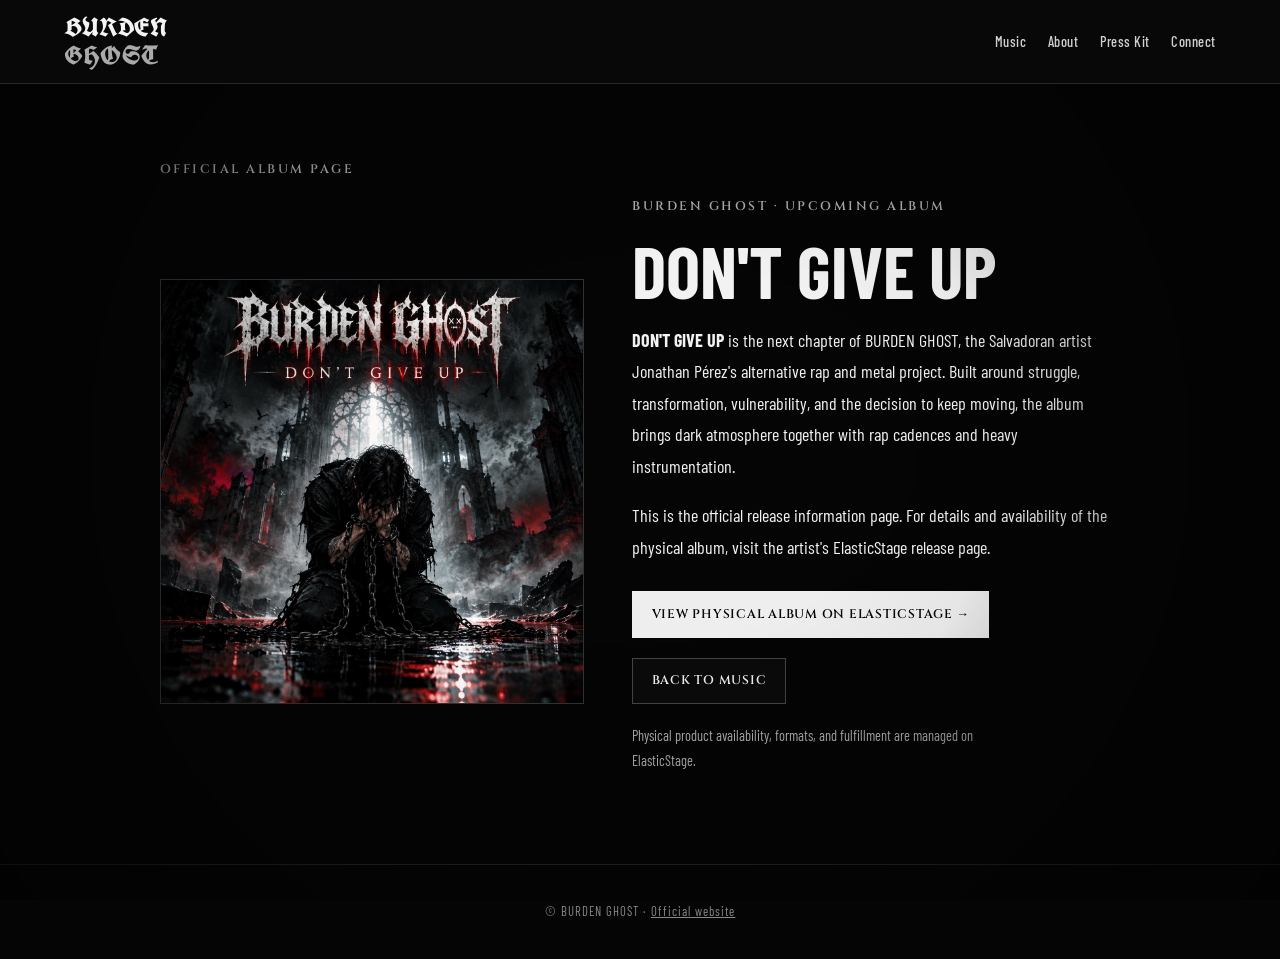
==== dont-give-up.html @ 95d6b6ba "Add indexable Don't Give Up album landing page" ====
<!doctype html>
<html lang="en">
<head>
<meta charset="utf-8">
<meta name="viewport" content="width=device-width,initial-scale=1">
<meta name="referrer" content="strict-origin-when-cross-origin">
<meta name="description" content="Discover DON'T GIVE UP, the upcoming album by BURDEN GHOST, the Salvadoran alternative rap and metal artist Jonathan Pérez. Visit the official ElasticStage page for the physical album.">
<meta name="robots" content="index, follow, max-image-preview:large">
<link rel="canonical" href="https://burdenghost.com/dont-give-up.html">
<link rel="sitemap" type="application/xml" href="https://burdenghost.com/sitemap.xml">
<title>DON'T GIVE UP by BURDEN GHOST | Official Album & Vinyl</title>
<meta property="og:type" content="music.album">
<meta property="og:site_name" content="BURDEN GHOST">
<meta property="og:url" content="https://burdenghost.com/dont-give-up.html">
<meta property="og:title" content="DON'T GIVE UP by BURDEN GHOST | Official Album & Vinyl">
<meta property="og:description" content="Explore DON'T GIVE UP, the upcoming album by BURDEN GHOST. Visit the official ElasticStage page for the physical album.">
<meta property="og:image" content="https://burdenghost.com/file_00000000a74481f78d8ba8c35fa80552.png">
<meta property="og:image:alt" content="DON'T GIVE UP album cover by BURDEN GHOST">
<meta name="twitter:card" content="summary_large_image">
<meta name="twitter:title" content="DON'T GIVE UP by BURDEN GHOST | Official Album & Vinyl">
<meta name="twitter:description" content="Official album information and physical release link for DON'T GIVE UP by BURDEN GHOST.">
<meta name="twitter:image" content="https://burdenghost.com/file_00000000a74481f78d8ba8c35fa80552.png">
<script type="application/ld+json">
{
  "@context":"https://schema.org",
  "@graph":[
    {
      "@type":"WebPage",
      "@id":"https://burdenghost.com/dont-give-up.html#webpage",
      "url":"https://burdenghost.com/dont-give-up.html",
      "name":"DON'T GIVE UP by BURDEN GHOST | Official Album & Vinyl",
      "description":"Official information page for DON'T GIVE UP, the upcoming album by BURDEN GHOST.",
      "mainEntity":{"@id":"https://burdenghost.com/dont-give-up.html#album"}
    },
    {
      "@type":"MusicAlbum",
      "@id":"https://burdenghost.com/dont-give-up.html#album",
      "name":"DON'T GIVE UP",
      "byArtist":{"@type":"MusicGroup","@id":"https://burdenghost.com/#artist","name":"BURDEN GHOST","url":"https://burdenghost.com/"},
      "image":"https://burdenghost.com/file_00000000a74481f78d8ba8c35fa80552.png",
      "url":"https://burdenghost.com/dont-give-up.html",
      "description":"The upcoming album by BURDEN GHOST, the Salvadoran alternative rap and metal project of Jonathan Pérez.",
      "genre":["Alternative Rap","Alternative Metal","Rap Metal","Hip-Hop"],
      "sameAs":"https://elasticstage.com/burdenghost/releases/dont-give-up-album"
    }
  ]
}
</script>
<link rel="stylesheet" href="style.css?v=20261011-5">
<style>
.release-hero{max-width:1000px;margin:0 auto;padding:clamp(2rem,6vw,5rem) 1.25rem}
.release-layout{display:grid;grid-template-columns:minmax(0,1fr) minmax(0,1.15fr);gap:clamp(1.5rem,4vw,3rem);align-items:center}
.release-layout img{display:block;width:100%;height:auto;border:1px solid #333}
.release-copy h1{font-size:clamp(2.3rem,6vw,4.5rem);line-height:1.02;margin:.5rem 0 1rem}
.release-copy p{line-height:1.75;max-width:60ch}
.release-actions{display:flex;gap:.75rem;flex-wrap:wrap;margin-top:1.5rem}
.release-note{color:#aaa;font-size:.9rem}
@media(max-width:700px){.release-layout{grid-template-columns:1fr}}
</style>
</head>
<body>
<header>
<a class="brand" href="index.html" aria-label="BURDEN GHOST home"><span>BURDEN</span><span>GHOST</span></a>
<nav>
<a href="index.html#music">Music</a>
<a href="index.html#about">About</a>
<a href="press-kit.html">Press Kit</a>
<a href="index.html#connect">Connect</a>
</nav>
</header>
<main>
<section class="release-hero">
<p class="eyebrow">OFFICIAL ALBUM PAGE</p>
<div class="release-layout">
<div><img src="file_00000000a74481f78d8ba8c35fa80552.png" alt="DON'T GIVE UP album cover by BURDEN GHOST" fetchpriority="high"></div>
<div class="release-copy">
<p class="eyebrow">BURDEN GHOST · UPCOMING ALBUM</p>
<h1>DON'T GIVE UP</h1>
<p><strong>DON'T GIVE UP</strong> is the next chapter of BURDEN GHOST, the Salvadoran artist Jonathan Pérez's alternative rap and metal project. Built around struggle, transformation, vulnerability, and the decision to keep moving, the album brings dark atmosphere together with rap cadences and heavy instrumentation.</p>
<p>This is the official release information page. For details and availability of the physical album, visit the artist's ElasticStage release page.</p>
<div class="release-actions">
<a class="btn primary" href="https://elasticstage.com/burdenghost/releases/dont-give-up-album" target="_blank" rel="noopener noreferrer">VIEW PHYSICAL ALBUM ON ELASTICSTAGE →</a>
<a class="btn" href="index.html#music">BACK TO MUSIC</a>
</div>
<p class="release-note">Physical product availability, formats, and fulfillment are managed on ElasticStage.</p>
</div>
</div>
</section>
</main>
<footer><p>© BURDEN GHOST · <a href="index.html">Official website</a></p></footer>
</body>
</html>
---- style.css ----
@import url('https://fonts.cdnfonts.com/css/metal-lord');
@import url('https://fonts.googleapis.com/css2?family=Barlow+Condensed:wght@400;500;600;700&family=Cinzel:wght@500;600;700;800&family=Inter:wght@400;500;600&family=UnifrakturCook:wght@700&display=swap');

:root{--bg:#050505;--panel:#0b0b0b;--panel2:#111;--text:#f2f2f2;--muted:#9a9a9a;--dim:#5e5e5e;--line:#292929;--ghost:#d7d7d7;--gothic:"UnifrakturCook","Old English Text MT","Blackletter",serif;--display:Cinzel,serif;--body:"Barlow Condensed",Arial,sans-serif}
*{box-sizing:border-box}
html{scroll-behavior:smooth;background:#050505}
body{margin:0;background:#050505;color:var(--text);font:400 18px/1.55 var(--body);position:relative}
body:before{content:"";position:fixed;inset:0;pointer-events:none;z-index:10;background:radial-gradient(circle at center,transparent 45%,#0008 100%);mix-blend-mode:multiply}
body:after{content:"";position:fixed;inset:0;pointer-events:none;z-index:9;opacity:.18;background:radial-gradient(ellipse at center,transparent 30%,#000 100%)}

/* EPK hero refinement: retain the gothic identity, but keep the complete name visible. */
.press-hero{position:relative;isolation:isolate;min-height:clamp(34rem,76vh,52rem);display:flex;flex-direction:column;justify-content:center;align-items:flex-start;gap:1.25rem;padding:clamp(4.5rem,10vw,9rem) clamp(1.25rem,7vw,7rem);overflow:hidden;border-bottom:1px solid #1b1b1b;background:radial-gradient(ellipse at 62% 48%,#242424 0%,#101010 36%,#050505 76%)}
.press-hero:before{content:"";position:absolute;inset:0;z-index:-1;pointer-events:none;background:linear-gradient(90deg,#050505 0%,#050505bb 35%,transparent 100%),radial-gradient(ellipse at 70% 55%,#ffffff0b,transparent 55%)}
.press-hero>.eyebrow{margin:0;color:#c5c5c5;font:600 .78rem/1.4 var(--display);letter-spacing:.22em;text-transform:uppercase}
.press-hero .hero-logo{width:100%;max-width:min(100%,76rem);min-width:0;margin:0;overflow:visible}
.press-hero .logo-title{display:flex;flex-direction:column;align-items:flex-start;gap:0;margin:0;max-width:100%;font-family:var(--gothic);font-size:clamp(3.6rem,10.2vw,9.5rem);font-weight:700;line-height:.78;letter-spacing:-.035em;overflow-wrap:anywhere;word-break:normal;color:#f3f3f3;text-shadow:0 2px 0 #777,0 8px 28px #fff2}
.press-hero .logo-title span{display:block;max-width:100%;white-space:nowrap}
.press-hero .logo-title span+span{margin-top:.16em;color:#c9c9c9}
.press-hero .tagline{max-width:38rem;margin:.2rem 0 .4rem;color:#c3c3c3;font-family:var(--body);font-size:clamp(1.05rem,1.7vw,1.35rem);line-height:1.5}
.press-actions{display:flex;align-items:center;flex-wrap:wrap;gap:.7rem;margin-top:.2rem;max-width:100%}
.press-actions .btn{display:inline-flex;align-items:center;justify-content:center;min-height:3rem;padding:.85rem 1.2rem;text-align:center;white-space:normal;line-height:1.25;text-decoration:none;border:1px solid #414141;background:#0b0b0b;color:#f4f4f4;font:600 .78rem/1.25 var(--display);letter-spacing:.055em;transition:background .2s ease,border-color .2s ease,transform .2s ease}
.press-actions .btn.primary{background:#f0f0f0;color:#090909;border-color:#f0f0f0}
.press-actions .btn:hover{background:#262626;border-color:#888;color:#fff}
.press-actions .btn.primary:hover{background:#d4d4d4;color:#050505}
.press-hero a:focus-visible,header a:focus-visible,header button:focus-visible,.press-actions .btn:focus-visible{outline:2px solid #fff;outline-offset:4px}
.press-intro,.press-highlights,.press-releases,.press-contact{padding:clamp(3.5rem,7vw,6rem) clamp(1.25rem,7vw,7rem)}
.press-intro,.press-releases{display:grid;grid-template-columns:minmax(13rem,.8fr) minmax(0,1.2fr);gap:clamp(2rem,6vw,6rem)}
.press-intro h2,.press-releases h2,.press-highlights h2,.press-contact h2{font-size:clamp(2rem,4.8vw,4.2rem);line-height:.98;letter-spacing:-.025em;overflow-wrap:anywhere}
.press-copy{max-width:52rem;color:#c6c6c6}
.press-copy p{margin:0 0 1rem}
.press-highlights{border-top:1px solid #1b1b1b;border-bottom:1px solid #1b1b1b;background:#080808}
.highlight-grid{display:grid;grid-template-columns:repeat(4,minmax(0,1fr));gap:1px;background:#282828;border:1px solid #282828}
.highlight-grid article{min-width:0;display:flex;flex-direction:column;gap:.65rem;padding:1.3rem;background:#0b0b0b}
.highlight-grid strong{font:700 clamp(1.4rem,2.6vw,2.35rem)/1 var(--display);overflow-wrap:anywhere}
.highlight-grid span{font-size:.95rem;line-height:1.45;color:#aaa}
.press-footnote{max-width:70rem;color:#929292;font-size:.88rem}
.release-list a{display:grid;grid-template-columns:3rem minmax(0,1fr) auto;align-items:center;gap:1rem;padding:1.25rem 0;border-bottom:1px solid #2a2a2a;color:#eee;text-decoration:none}
.release-list a span,.release-list a em{color:#999;font-size:.8rem;font-style:normal}
.release-list a strong{overflow-wrap:anywhere}
.release-list a:hover strong,.press-media .links a:hover{color:#fff;text-decoration:underline;text-underline-offset:.25em}
.press-media-grid{display:grid;grid-template-columns:minmax(0,1fr) minmax(0,1fr);gap:clamp(1.5rem,4vw,4rem);align-items:center}
.press-media-grid img{display:block;width:100%;height:auto;max-height:38rem;object-fit:contain;object-position:center}
.press-contact .links,.press-media .links{display:flex;flex-wrap:wrap;gap:.7rem}
.press-contact .links a,.press-media .links a{display:inline-flex;padding:.75rem 1rem;border:1px solid #333;color:#eee;text-decoration:none;font-size:.85rem}
@media(min-width:1200px){.press-hero .logo-title{font-size:clamp(8rem,10vw,10.5rem)}}
@media(max-width:800px){.press-hero{min-height:clamp(31rem,74svh,44rem);padding:5rem clamp(1.1rem,5vw,2.5rem);gap:1.1rem}.press-hero .logo-title{font-size:clamp(3.7rem,13vw,7.3rem)}.press-intro,.press-releases{grid-template-columns:1fr;gap:1.25rem}.highlight-grid{grid-template-columns:repeat(2,minmax(0,1fr))}.press-media-grid{grid-template-columns:1fr}.press-actions{align-items:stretch}.press-actions .btn{flex:0 1 auto}}
@media(max-width:480px){.press-hero{min-height:34rem;padding-top:4.2rem;padding-bottom:4.2rem}.press-hero .logo-title{font-size:clamp(3.35rem,15.5vw,5.1rem);line-height:.84}.press-hero .tagline{max-width:25rem}.press-actions{width:100%;flex-direction:column;align-items:stretch}.press-actions .btn{width:100%}.highlight-grid{grid-template-columns:1fr 1fr}.highlight-grid article{padding:.9rem}.release-list a{grid-template-columns:2rem minmax(0,1fr);gap:.7rem}.release-list a em{grid-column:2}.press-intro,.press-highlights,.press-releases,.press-contact{padding-left:1.15rem;padding-right:1.15rem}}
@media(prefers-reduced-motion:reduce){html{scroll-behavior:auto}.press-actions .btn{transition:none}}


/* Main-site layout restoration and platform icon sizing. */
a{color:inherit}
img,video,iframe{max-width:100%}
button,input,textarea{font:inherit}
header{position:relative;z-index:20;display:flex;align-items:center;justify-content:space-between;gap:1.5rem;padding:1rem clamp(1rem,5vw,4.5rem);border-bottom:1px solid var(--line);background:#080808}
.brand{display:flex;flex-direction:column;flex:0 0 auto;color:#f4f4f4;text-decoration:none;font:700 clamp(1.15rem,2vw,1.8rem)/.78 var(--gothic);letter-spacing:.02em}
.brand span+span{margin-top:.2em;color:#aaa}
header nav{display:flex;align-items:center;justify-content:flex-end;flex-wrap:wrap;gap:clamp(.65rem,1.7vw,1.5rem)}
header nav a{color:#c9c9c9;text-decoration:none;font-size:.9rem;letter-spacing:.035em}
header nav a:hover{color:#fff}
.lang-switch{padding:.45rem .65rem;border:1px solid #444;background:#111;color:#eee;cursor:pointer;font-size:.75rem}
.listen-bar{display:flex;align-items:center;justify-content:space-between;gap:1.25rem;padding:.9rem clamp(1rem,5vw,4.5rem);border-bottom:1px solid #242424;background:#0a0a0a}
.listen-label{display:flex;align-items:baseline;flex-wrap:wrap;gap:.6rem;min-width:0;color:#f5f5f5;font:600 .82rem/1.3 var(--display);letter-spacing:.08em}
.listen-label small{color:#a6a6a6;font:500 .75rem/1.3 var(--body);letter-spacing:.12em}
.listen-platforms{display:flex;align-items:center;justify-content:flex-end;flex-wrap:wrap;gap:.65rem}
.listen-platforms a{display:inline-flex;align-items:center;gap:.5rem;min-height:2.6rem;padding:.45rem .7rem;border:1px solid #303030;border-radius:2px;color:#ddd;text-decoration:none;font-size:.82rem;line-height:1.2;white-space:nowrap}
.listen-platforms a:hover{border-color:#777;background:#161616;color:#fff}
.listen-platforms img{display:block;width:1.25rem!important;height:1.25rem!important;max-width:1.25rem!important;max-height:1.25rem!important;object-fit:contain;flex:0 0 1.25rem}
main{display:block;max-width:100%;overflow:clip}
main>section{scroll-margin-top:1.5rem}
.hero{position:relative;isolation:isolate;display:flex;align-items:center;justify-content:space-between;gap:2rem;min-height:min(80vh,52rem);padding:clamp(4rem,9vw,8rem) clamp(1.25rem,8vw,8rem);overflow:hidden;border-bottom:1px solid var(--line);background:radial-gradient(ellipse at 70% 45%,#242424 0%,#101010 35%,#050505 75%)}
.hero>div:first-child{position:relative;z-index:1;max-width:68rem}
.eyebrow{margin:0 0 1rem;color:#aaa;font:600 .78rem/1.5 var(--display);letter-spacing:.2em;text-transform:uppercase}
.hero-logo{width:100%;max-width:75rem;min-width:0}
.logo-title{display:flex;flex-direction:column;align-items:flex-start;margin:0;font:700 clamp(4rem,12vw,10rem)/.8 var(--gothic);letter-spacing:-.035em;color:#f3f3f3;text-shadow:0 2px 0 #777,0 8px 28px #fff2}
.logo-title span{display:block;max-width:100%;white-space:nowrap}
.logo-title span+span{margin-top:.15em;color:#c8c8c8}
.tagline{max-width:40rem;margin:1.4rem 0 1.6rem;color:#c7c7c7;font-size:clamp(1.05rem,2vw,1.4rem)}
.btn{display:inline-flex;align-items:center;justify-content:center;min-height:2.9rem;margin:.25rem .4rem .25rem 0;padding:.8rem 1.15rem;border:1px solid #444;background:#0b0b0b;color:#eee;text-decoration:none;font:600 .78rem/1.3 var(--display);letter-spacing:.06em;text-align:center}
.btn:hover{background:#222;border-color:#888}
.btn.primary{background:#eee;color:#080808;border-color:#eee}
.btn.primary:hover{background:#ccc}
.sigil{font-size:clamp(4rem,12vw,10rem);color:#888;opacity:.4}
#music,.player-section,.about,.signal,.connect,.contact{padding:clamp(3.5rem,7vw,6rem) clamp(1.25rem,7vw,7rem)}
#music>h2,.player-section h2,.about h2,.signal h2,.connect h2,.contact h2{margin:.2rem 0 2rem;font:700 clamp(2rem,5vw,4.3rem)/.98 var(--display);letter-spacing:-.025em}
.album-feature{display:grid;grid-template-columns:minmax(0,.9fr) minmax(0,1.1fr);align-items:center;gap:clamp(1.5rem,5vw,5rem);padding:clamp(1rem,3vw,2rem);border:1px solid #292929;background:#0b0b0b}
.album-art img{display:block;width:100%;height:auto;aspect-ratio:1;object-fit:cover}
.album-copy h3,.preview-track h3,.cards h3{font:700 clamp(1.3rem,2.4vw,2rem)/1.15 var(--display)}
.album-kicker,.album-status{color:#aaa;font:600 .75rem/1.4 var(--display);letter-spacing:.16em}
.album-status{display:inline-block;margin-top:.6rem;padding:.5rem .75rem;border:1px solid #454545}
.audio-preview-section{margin:clamp(2rem,5vw,4rem) 0;padding:clamp(1.2rem,3vw,2.5rem);border:1px solid #292929;background:#090909}
.audio-preview-section h2{font:700 clamp(1.8rem,4vw,3.2rem)/1 var(--display)}
.preview-intro,.preview-note{max-width:55rem;color:#aaa}
.preview-grid,.cards{display:grid;grid-template-columns:repeat(2,minmax(0,1fr));gap:1rem}
.preview-track,.cards article{min-width:0;padding:clamp(1rem,2.5vw,1.7rem);border:1px solid #292929;background:#0b0b0b}
.preview-track small,.cards small{color:#999;font:600 .75rem/1.4 var(--display);letter-spacing:.12em}
.track-preview{display:block;width:100%;max-width:100%;margin:1rem 0}
.preview-download{width:100%;margin:.25rem 0}
.cards{grid-template-columns:repeat(3,minmax(0,1fr));margin-top:1.5rem}
.cards article p{color:#aaa}
.cards article a{color:#ddd;font-size:.8rem;text-decoration:none;letter-spacing:.04em}
.cards article a:hover{color:#fff;text-decoration:underline}
.remaster-spotlight{margin-top:3rem}
.player-section{display:grid;grid-template-columns:minmax(0,.85fr) minmax(0,1.15fr);align-items:center;gap:clamp(2rem,5vw,5rem);border-top:1px solid #222;border-bottom:1px solid #222;background:#090909}
.player-copy{color:#bbb}
.player-hook{font:600 .8rem/1.5 var(--display);letter-spacing:.12em;color:#aaa}
.spotify-player{min-width:0}
.spotify-player iframe{display:block;width:100%;max-width:100%;border:0;border-radius:12px}
.about{display:grid;grid-template-columns:minmax(0,.9fr) minmax(0,1.1fr);gap:clamp(2rem,5vw,5rem);align-items:center}
.artist-photo{display:block;width:100%;height:auto;max-height:42rem;object-fit:cover;object-position:center}
.about>div+div p{color:#c3c3c3}
.signal{border-block:1px solid #242424;background:#0a0a0a}
.signal-mark{font:700 clamp(2rem,6vw,5rem)/1 var(--display);color:#ddd}
.signal-note{max-width:45rem;color:#aaa}
.connect .links,.contact .links{display:flex;flex-wrap:wrap;gap:.7rem}
.connect .links a,.contact .links a{display:inline-flex;align-items:center;min-height:2.6rem;padding:.65rem .9rem;border:1px solid #363636;color:#eee;text-decoration:none;font-size:.85rem}
.connect .links a:hover,.contact .links a:hover{background:#1a1a1a}
.contact{display:grid;grid-template-columns:minmax(0,.8fr) minmax(0,1.2fr);gap:2rem;border-top:1px solid #222}
.contact-form{display:grid;gap:1rem;min-width:0}
.form-row{display:grid;grid-template-columns:repeat(2,minmax(0,1fr));gap:1rem}
.contact-form label{display:grid;gap:.4rem;color:#bbb;font-size:.85rem}
.contact-honeypot{display:none!important;visibility:hidden!important;position:absolute!important;left:-10000px!important;width:1px!important;height:1px!important;overflow:hidden!important}
.contact-form input,.contact-form textarea{width:100%;min-width:0;padding:.8rem;border:1px solid #444;background:#0b0b0b;color:#fff;border-radius:0}
.contact-form textarea{min-height:8rem;resize:vertical}
.form-note,.form-meta,.contact-status{color:#999;font-size:.82rem}
footer{padding:1.5rem clamp(1rem,5vw,4.5rem);border-top:1px solid #222;color:#888;text-align:center;font-size:.8rem;letter-spacing:.08em}
@media(max-width:900px){header{align-items:flex-start;flex-direction:column;gap:.9rem}header nav{justify-content:flex-start}.listen-bar{align-items:flex-start;flex-direction:column}.listen-platforms{justify-content:flex-start}.hero{min-height:36rem;padding:4rem clamp(1.2rem,5vw,3rem)}.logo-title{font-size:clamp(3.6rem,12vw,7.5rem)}.cards{grid-template-columns:repeat(2,minmax(0,1fr))}.player-section,.about,.contact{grid-template-columns:1fr}.album-feature{grid-template-columns:minmax(0,.8fr) minmax(0,1.2fr)}}
@media(max-width:600px){body{font-size:16px}header{padding:1rem 1.1rem}header nav{gap:.55rem .9rem}header nav a{font-size:.82rem}.listen-bar{padding:.8rem 1.1rem;gap:.8rem}.listen-label{display:block;font-size:.76rem}.listen-label small{display:block;margin-top:.2rem;font-size:.68rem}.listen-platforms{display:grid;grid-template-columns:repeat(2,minmax(0,1fr));width:100%;gap:.5rem}.listen-platforms a{justify-content:flex-start;min-width:0;min-height:2.7rem;padding:.55rem .65rem;font-size:.8rem}.listen-platforms img{width:1.15rem!important;height:1.15rem!important;max-width:1.15rem!important;max-height:1.15rem!important;flex-basis:1.15rem}.hero{min-height:34rem;padding:3.5rem 1.1rem;gap:1rem}.hero .logo-title{font-size:clamp(3.25rem,15.5vw,5.1rem);line-height:.84}.hero .tagline{font-size:1.05rem}.sigil{display:none}.btn{margin-right:.25rem;padding:.75rem .9rem;font-size:.75rem}.hero .btn{min-width:8.5rem}.album-feature{grid-template-columns:1fr;gap:1.25rem}.album-art{max-width:28rem;margin:auto;width:100%}.preview-grid,.cards{grid-template-columns:1fr}.audio-preview-section{padding:1rem}.preview-track,.cards article{padding:1rem}.player-section,.about,#music,.signal,.connect,.contact{padding:3rem 1.1rem}.spotify-player iframe{height:352px}.artist-photo{max-height:none}.form-row{grid-template-columns:1fr}.press-hero .logo-title{font-size:clamp(3.35rem,15.5vw,5.1rem)}.press-hero .press-actions{flex-direction:column}.press-hero .press-actions .btn{width:100%}.highlight-grid{grid-template-columns:repeat(2,minmax(0,1fr))}.press-media-grid{grid-template-columns:1fr}}
@media(prefers-reduced-motion:reduce){html{scroll-behavior:auto}*{scroll-behavior:auto!important;transition:none!important}}


/* Explicit, high-specificity header styling: readable navigation on the press kit and homepage. */
body>header{display:flex;align-items:center;justify-content:space-between;gap:1.5rem;padding:1rem clamp(1rem,5vw,4.5rem);border-bottom:1px solid #292929;background:#080808;color:#f2f2f2}
body>header>a.brand,body>header>a.brand:visited{display:flex;flex-direction:column;flex:0 0 auto;color:#f4f4f4;text-decoration:none;font:700 clamp(1.15rem,2vw,1.8rem)/.9 var(--gothic);letter-spacing:.02em}
body>header>a.brand span+span{margin-top:.2em;color:#aaa}
body>header>nav{display:flex;align-items:center;justify-content:flex-end;flex-wrap:wrap;gap:clamp(.65rem,1.7vw,1.5rem)}
body>header>nav>a,body>header>nav>a:link,body>header>nav>a:visited{color:#d0d0d0;text-decoration:none;font:500 .9rem/1.4 var(--body);letter-spacing:.035em}
body>header>nav>a:hover,body>header>nav>a:focus-visible{color:#fff;text-decoration:underline;text-decoration-color:#888;text-underline-offset:.3em}
body>header>nav>.lang-switch{padding:.45rem .65rem;border:1px solid #444;background:#111;color:#eee;cursor:pointer;font-size:.75rem}
@media(max-width:900px){body>header{align-items:flex-start;flex-direction:column;gap:.9rem}body>header>nav{justify-content:flex-start}}
@media(max-width:600px){body>header{padding:1rem 1.1rem}body>header>nav{gap:.55rem .9rem}body>header>nav>a,body>header>nav>a:link,body>header>nav>a:visited{font-size:.82rem}}


/* Social links: normalize every icon, including those without HTML dimensions. */
.connect .links{display:grid;grid-template-columns:repeat(3,minmax(0,max-content));align-items:stretch;justify-content:start;gap:.75rem}
.connect .links a{display:inline-flex;align-items:center;justify-content:flex-start;gap:.65rem;min-width:0;min-height:3.25rem;padding:.8rem 1rem;white-space:nowrap;line-height:1.2;overflow:hidden}
.connect .links a img{display:block!important;width:1.35rem!important;height:1.35rem!important;min-width:1.35rem!important;min-height:1.35rem!important;max-width:1.35rem!important;max-height:1.35rem!important;flex:0 0 1.35rem!important;object-fit:contain!important}
@media(max-width:600px){
  .connect .links{grid-template-columns:repeat(2,minmax(0,1fr));width:100%;gap:.6rem}
  .connect .links a{width:100%;min-width:0;min-height:3.1rem;padding:.7rem .75rem;gap:.55rem;font-size:.9rem}
  .connect .links a img{width:1.25rem!important;height:1.25rem!important;min-width:1.25rem!important;min-height:1.25rem!important;max-width:1.25rem!important;max-height:1.25rem!important;flex-basis:1.25rem!important}
}
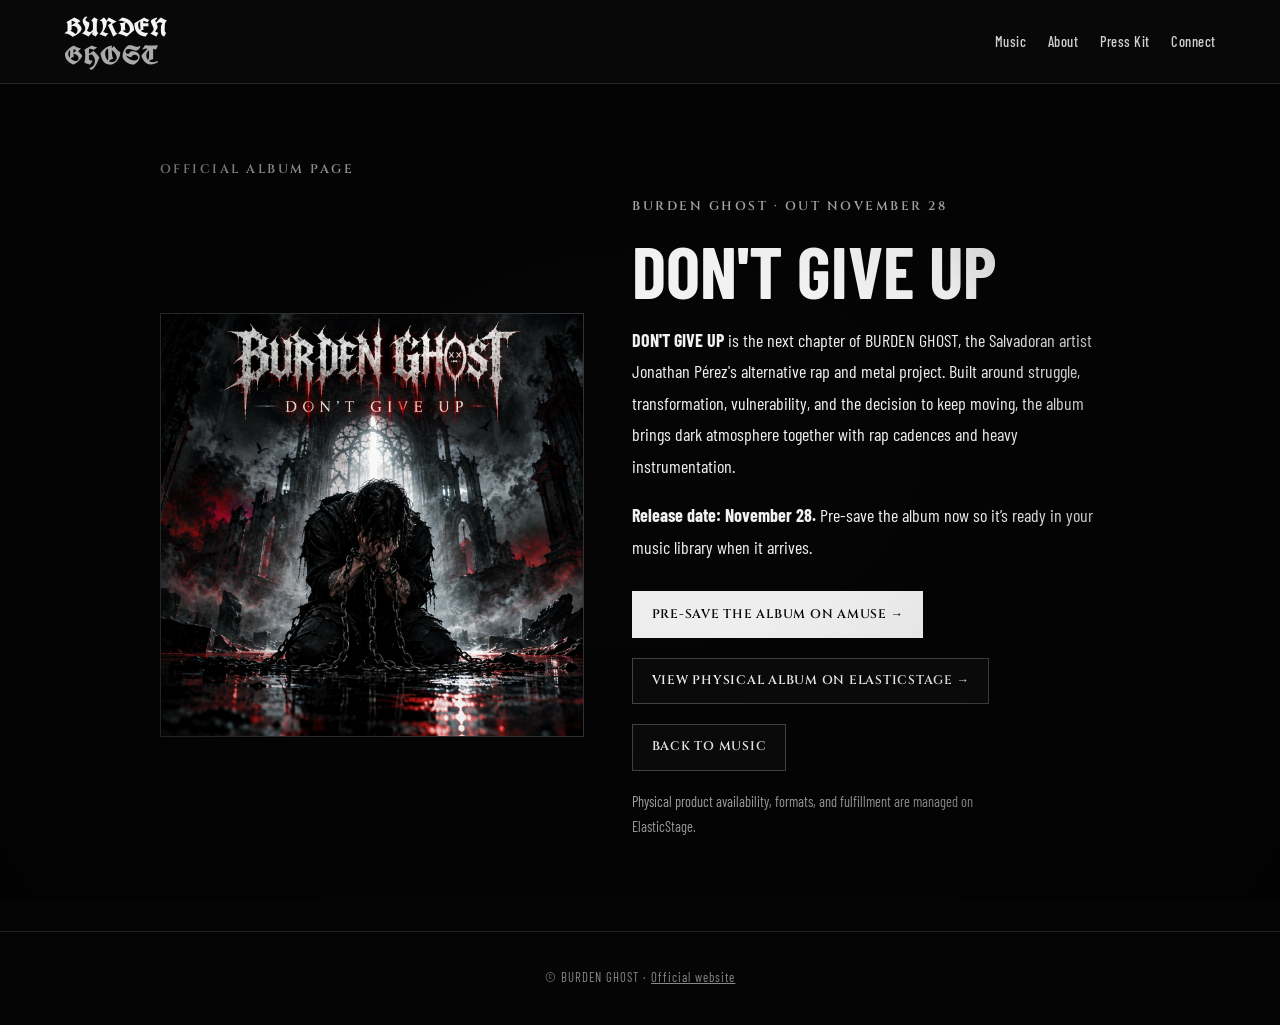
==== commit 1149afe8: "Add November 28 release date and album pre-save link" ====
--- a/dont-give-up.html
+++ b/dont-give-up.html
@@ -4,7 +4,8 @@
 <meta charset="utf-8">
 <meta name="viewport" content="width=device-width,initial-scale=1">
 <meta name="referrer" content="strict-origin-when-cross-origin">
-<meta name="description" content="Discover DON'T GIVE UP, the upcoming album by BURDEN GHOST, the Salvadoran alternative rap and metal artist Jonathan Pérez. Visit the official ElasticStage page for the physical album.">
+<meta name="description" content="BURDEN GHOST — DON'T GIVE UP official album page. Discover the upcoming release by Salvadoran musician Jonathan Pérez, known for dark alternative rap, alternative metal and rap metal. Official physical album information on ElasticStage.">
+<meta name="keywords" content="BURDEN GHOST, Burden Ghost music, Jonathan Pérez, Jonathan Perez, Don't Give Up album, Don't Give Up vinyl, alternative rap, alternative metal, rap metal, Salvadoran artist, official album page, ElasticStage">
 <meta name="robots" content="index, follow, max-image-preview:large">
 <link rel="canonical" href="https://burdenghost.com/dont-give-up.html">
 <link rel="sitemap" type="application/xml" href="https://burdenghost.com/sitemap.xml">
@@ -36,7 +37,7 @@
       "@type":"MusicAlbum",
       "@id":"https://burdenghost.com/dont-give-up.html#album",
       "name":"DON'T GIVE UP",
-      "byArtist":{"@type":"MusicGroup","@id":"https://burdenghost.com/#artist","name":"BURDEN GHOST","url":"https://burdenghost.com/"},
+      "byArtist":{"@type":"MusicGroup","@id":"https://burdenghost.com/#artist","name":"BURDEN GHOST","alternateName":["Burden Ghost","burdenghost","BURDEN GHOST music project"],"url":"https://burdenghost.com/","sameAs":["https://open.spotify.com/artist/5hVlwr7mkQSALhv4N9uKXQ","https://music.apple.com/sv/artist/burden-ghost/1792258185","https://www.youtube.com/channel/UCRN2M30VFfHJXD09sIb9aAw","https://www.instagram.com/burdenghost","https://www.tiktok.com/@burdenghost","https://www.facebook.com/share/18JVgDE3kY/"]},
       "image":"https://burdenghost.com/file_00000000a74481f78d8ba8c35fa80552.png",
       "url":"https://burdenghost.com/dont-give-up.html",
       "description":"The upcoming album by BURDEN GHOST, the Salvadoran alternative rap and metal project of Jonathan Pérez.",
@@ -74,12 +75,13 @@
 <div class="release-layout">
 <div><img src="file_00000000a74481f78d8ba8c35fa80552.png" alt="DON'T GIVE UP album cover by BURDEN GHOST" fetchpriority="high"></div>
 <div class="release-copy">
-<p class="eyebrow">BURDEN GHOST · UPCOMING ALBUM</p>
+<p class="eyebrow">BURDEN GHOST · OUT NOVEMBER 28</p>
 <h1>DON'T GIVE UP</h1>
 <p><strong>DON'T GIVE UP</strong> is the next chapter of BURDEN GHOST, the Salvadoran artist Jonathan Pérez's alternative rap and metal project. Built around struggle, transformation, vulnerability, and the decision to keep moving, the album brings dark atmosphere together with rap cadences and heavy instrumentation.</p>
-<p>This is the official release information page. For details and availability of the physical album, visit the artist's ElasticStage release page.</p>
+<p><strong>Release date: November 28.</strong> Pre-save the album now so it’s ready in your music library when it arrives.</p>
 <div class="release-actions">
-<a class="btn primary" href="https://elasticstage.com/burdenghost/releases/dont-give-up-album" target="_blank" rel="noopener noreferrer">VIEW PHYSICAL ALBUM ON ELASTICSTAGE →</a>
+<a class="btn primary" href="https://share.amuse.io/album/burden-ghost-dont-give-up" target="_blank" rel="noopener noreferrer">PRE-SAVE THE ALBUM ON AMUSE →</a>
+<a class="btn" href="https://elasticstage.com/burdenghost/releases/dont-give-up-album" target="_blank" rel="noopener noreferrer">VIEW PHYSICAL ALBUM ON ELASTICSTAGE →</a>
 <a class="btn" href="index.html#music">BACK TO MUSIC</a>
 </div>
 <p class="release-note">Physical product availability, formats, and fulfillment are managed on ElasticStage.</p>
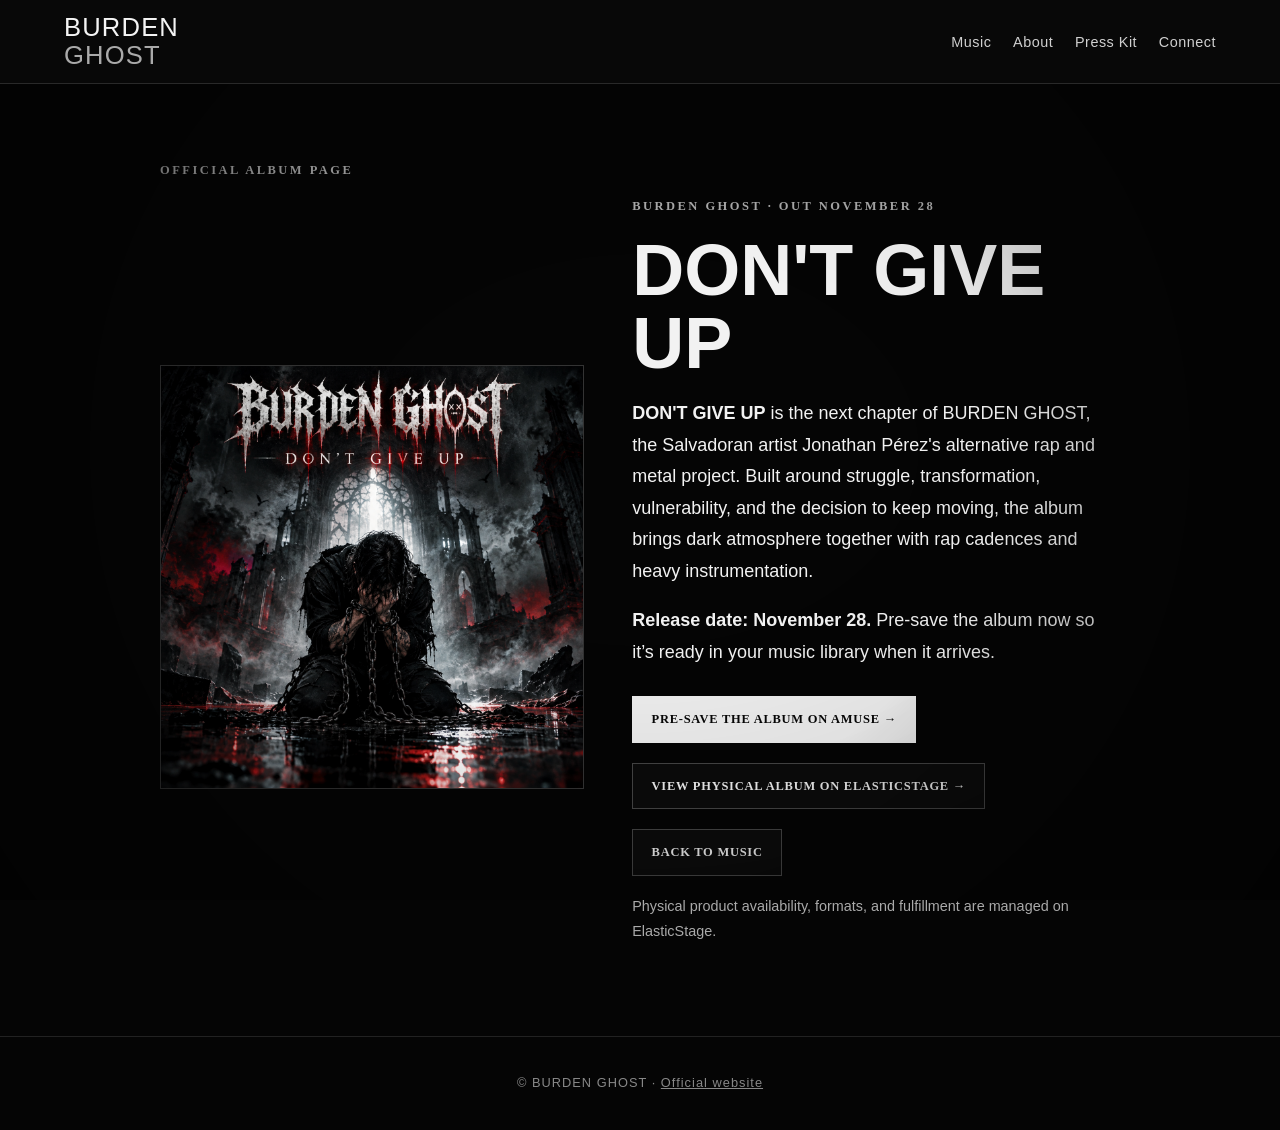
==== commit ed0aa69f: "security: add restrictive CSP to album page" ====
--- a/dont-give-up.html
+++ b/dont-give-up.html
@@ -3,6 +3,7 @@
 <head>
 <meta charset="utf-8">
 <meta name="viewport" content="width=device-width,initial-scale=1">
+<meta http-equiv="Content-Security-Policy" content="default-src 'self'; base-uri 'self'; object-src 'none'; upgrade-insecure-requests; script-src 'self'; style-src 'self' 'unsafe-inline' https://fonts.googleapis.com https://fonts.cdnfonts.com; font-src 'self' https://fonts.gstatic.com https://fonts.cdnfonts.com; img-src 'self' data:; frame-src 'none'; connect-src 'self'; form-action 'self';">
 <meta name="referrer" content="strict-origin-when-cross-origin">
 <meta name="description" content="BURDEN GHOST — DON'T GIVE UP official album page. Discover the upcoming release by Salvadoran musician Jonathan Pérez, known for dark alternative rap, alternative metal and rap metal. Official physical album information on ElasticStage.">
 <meta name="keywords" content="BURDEN GHOST, Burden Ghost music, Jonathan Pérez, Jonathan Perez, Don't Give Up album, Don't Give Up vinyl, alternative rap, alternative metal, rap metal, Salvadoran artist, official album page, ElasticStage">
--- a/style.css
+++ b/style.css
@@ -1,7 +1,6 @@
-@import url('https://fonts.cdnfonts.com/css/metal-lord');
-@import url('https://fonts.googleapis.com/css2?family=Barlow+Condensed:wght@400;500;600;700&family=Cinzel:wght@500;600;700;800&family=Inter:wght@400;500;600&family=UnifrakturCook:wght@700&display=swap');
+@import url('https://fonts.googleapis.com/css2?family=Barlow+Condensed:wght@400;500;600;700&family=Cinzel:wght@500;600;700;800&family=Inter:wght@400;500;600&family=Metal+Mania&display=swap');
 
-:root{--bg:#050505;--panel:#0b0b0b;--panel2:#111;--text:#f2f2f2;--muted:#9a9a9a;--dim:#5e5e5e;--line:#292929;--ghost:#d7d7d7;--gothic:"UnifrakturCook","Old English Text MT","Blackletter",serif;--display:Cinzel,serif;--body:"Barlow Condensed",Arial,sans-serif}
+:root{--bg:#050505;--panel:#0b0b0b;--panel2:#111;--text:#f2f2f2;--muted:#9a9a9a;--dim:#5e5e5e;--line:#292929;--ghost:#d7d7d7;--gothic:"Metal Mania","Arial Narrow",sans-serif;--display:Cinzel,serif;--body:"Barlow Condensed",Arial,sans-serif}
 *{box-sizing:border-box}
 html{scroll-behavior:smooth;background:#050505}
 body{margin:0;background:#050505;color:var(--text);font:400 18px/1.55 var(--body);position:relative}
@@ -53,7 +52,7 @@
 img,video,iframe{max-width:100%}
 button,input,textarea{font:inherit}
 header{position:relative;z-index:20;display:flex;align-items:center;justify-content:space-between;gap:1.5rem;padding:1rem clamp(1rem,5vw,4.5rem);border-bottom:1px solid var(--line);background:#080808}
-.brand{display:flex;flex-direction:column;flex:0 0 auto;color:#f4f4f4;text-decoration:none;font:700 clamp(1.15rem,2vw,1.8rem)/.78 var(--gothic);letter-spacing:.02em}
+.brand{display:flex;flex-direction:column;flex:0 0 auto;color:#f4f4f4;text-decoration:none;font:400 clamp(1.15rem,2vw,1.8rem)/.86 var(--gothic);letter-spacing:.045em}
 .brand span+span{margin-top:.2em;color:#aaa}
 header nav{display:flex;align-items:center;justify-content:flex-end;flex-wrap:wrap;gap:clamp(.65rem,1.7vw,1.5rem)}
 header nav a{color:#c9c9c9;text-decoration:none;font-size:.9rem;letter-spacing:.035em}
@@ -72,7 +71,7 @@
 .hero>div:first-child{position:relative;z-index:1;max-width:68rem}
 .eyebrow{margin:0 0 1rem;color:#aaa;font:600 .78rem/1.5 var(--display);letter-spacing:.2em;text-transform:uppercase}
 .hero-logo{width:100%;max-width:75rem;min-width:0}
-.logo-title{display:flex;flex-direction:column;align-items:flex-start;margin:0;font:700 clamp(4rem,12vw,10rem)/.8 var(--gothic);letter-spacing:-.035em;color:#f3f3f3;text-shadow:0 2px 0 #777,0 8px 28px #fff2}
+.logo-title{display:flex;flex-direction:column;align-items:flex-start;margin:0;font:400 clamp(4rem,12vw,10rem)/.86 var(--gothic);letter-spacing:.025em;color:#f3f3f3;text-shadow:0 2px 0 #777,0 8px 28px #fff2}
 .logo-title span{display:block;max-width:100%;white-space:nowrap}
 .logo-title span+span{margin-top:.15em;color:#c8c8c8}
 .tagline{max-width:40rem;margin:1.4rem 0 1.6rem;color:#c7c7c7;font-size:clamp(1.05rem,2vw,1.4rem)}
@@ -131,7 +130,7 @@
 
 /* Explicit, high-specificity header styling: readable navigation on the press kit and homepage. */
 body>header{display:flex;align-items:center;justify-content:space-between;gap:1.5rem;padding:1rem clamp(1rem,5vw,4.5rem);border-bottom:1px solid #292929;background:#080808;color:#f2f2f2}
-body>header>a.brand,body>header>a.brand:visited{display:flex;flex-direction:column;flex:0 0 auto;color:#f4f4f4;text-decoration:none;font:700 clamp(1.15rem,2vw,1.8rem)/.9 var(--gothic);letter-spacing:.02em}
+body>header>a.brand,body>header>a.brand:visited{display:flex;flex-direction:column;flex:0 0 auto;color:#f4f4f4;text-decoration:none;font:400 clamp(1.15rem,2vw,1.8rem)/.9 var(--gothic);letter-spacing:.045em}
 body>header>a.brand span+span{margin-top:.2em;color:#aaa}
 body>header>nav{display:flex;align-items:center;justify-content:flex-end;flex-wrap:wrap;gap:clamp(.65rem,1.7vw,1.5rem)}
 body>header>nav>a,body>header>nav>a:link,body>header>nav>a:visited{color:#d0d0d0;text-decoration:none;font:500 .9rem/1.4 var(--body);letter-spacing:.035em}
